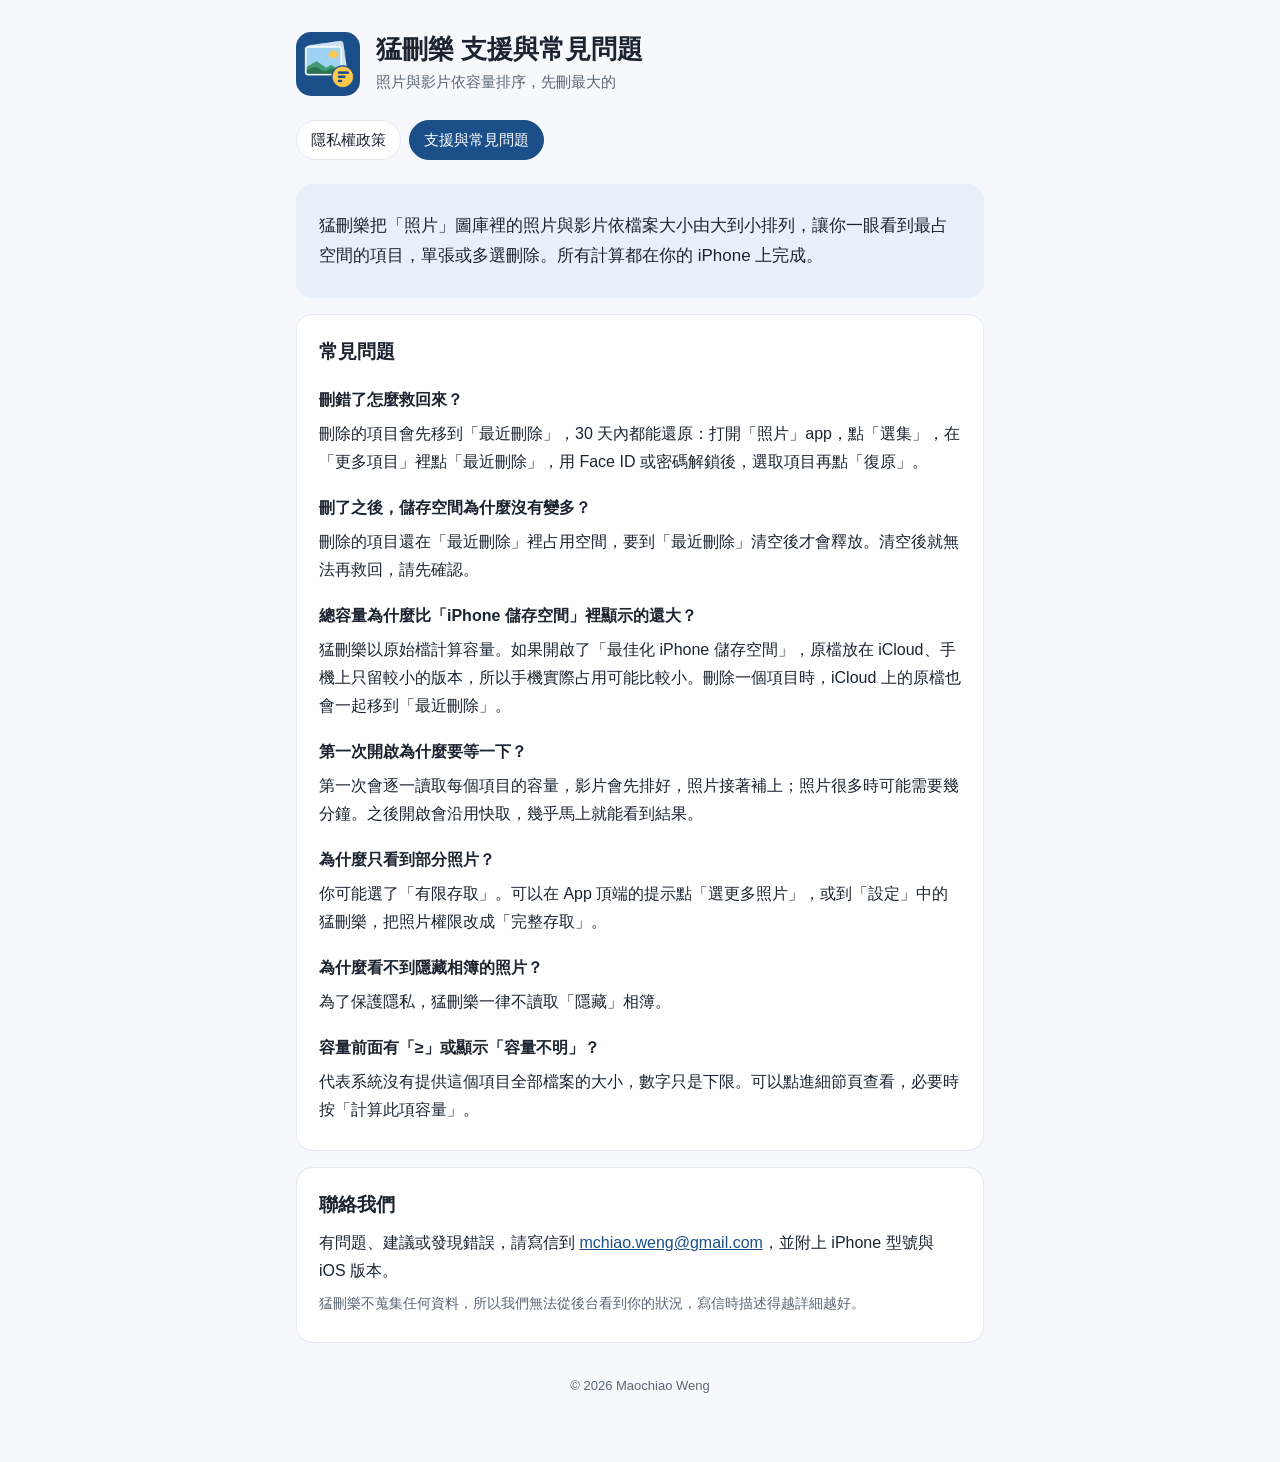
==== support.html @ 4bf45d1b "猛刪樂隱私權政策與支援頁 Co-Authored-By: Claude Opus 5.5 <noreply@anthropic.com>" ====
<!doctype html>
<html lang="zh-Hant">
<head>
<meta charset="utf-8">
<meta name="viewport" content="width=device-width, initial-scale=1">
<title>猛刪樂 支援與常見問題</title>
<meta name="description" content="猛刪樂的使用說明、常見問題與聯絡方式。">
<link rel="icon" href="icon-192.png">
<link rel="stylesheet" href="style.css">
</head>
<body>
<main>
  <header>
    <img src="icon-192.png" alt="猛刪樂圖示">
    <div>
      <h1>猛刪樂 支援與常見問題</h1>
      <p>照片與影片依容量排序，先刪最大的</p>
    </div>
  </header>
  <nav aria-label="頁面">
    <a href="privacy.html">隱私權政策</a>
    <a href="support.html" aria-current="page">支援與常見問題</a>
  </nav>

  <section class="summary">
    <p>猛刪樂把「照片」圖庫裡的照片與影片依檔案大小由大到小排列，讓你一眼看到最占空間的項目，單張或多選刪除。所有計算都在你的 iPhone 上完成。</p>
  </section>

  <section>
    <h2>常見問題</h2>

    <h3>刪錯了怎麼救回來？</h3>
    <p>刪除的項目會先移到「最近刪除」，30 天內都能還原：打開「照片」app，點「選集」，在「更多項目」裡點「最近刪除」，用 Face ID 或密碼解鎖後，選取項目再點「復原」。</p>

    <h3>刪了之後，儲存空間為什麼沒有變多？</h3>
    <p>刪除的項目還在「最近刪除」裡占用空間，要到「最近刪除」清空後才會釋放。清空後就無法再救回，請先確認。</p>

    <h3>總容量為什麼比「iPhone 儲存空間」裡顯示的還大？</h3>
    <p>猛刪樂以原始檔計算容量。如果開啟了「最佳化 iPhone 儲存空間」，原檔放在 iCloud、手機上只留較小的版本，所以手機實際占用可能比較小。刪除一個項目時，iCloud 上的原檔也會一起移到「最近刪除」。</p>

    <h3>第一次開啟為什麼要等一下？</h3>
    <p>第一次會逐一讀取每個項目的容量，影片會先排好，照片接著補上；照片很多時可能需要幾分鐘。之後開啟會沿用快取，幾乎馬上就能看到結果。</p>

    <h3>為什麼只看到部分照片？</h3>
    <p>你可能選了「有限存取」。可以在 App 頂端的提示點「選更多照片」，或到「設定」中的猛刪樂，把照片權限改成「完整存取」。</p>

    <h3>為什麼看不到隱藏相簿的照片？</h3>
    <p>為了保護隱私，猛刪樂一律不讀取「隱藏」相簿。</p>

    <h3>容量前面有「≥」或顯示「容量不明」？</h3>
    <p>代表系統沒有提供這個項目全部檔案的大小，數字只是下限。可以點進細節頁查看，必要時按「計算此項容量」。</p>
  </section>

  <section>
    <h2>聯絡我們</h2>
    <p>有問題、建議或發現錯誤，請寫信到 <a href="mailto:mchiao.weng@gmail.com">mchiao.weng@gmail.com</a>，並附上 iPhone 型號與 iOS 版本。</p>
    <p class="muted">猛刪樂不蒐集任何資料，所以我們無法從後台看到你的狀況，寫信時描述得越詳細越好。</p>
  </section>

  <footer>© 2026 Maochiao Weng</footer>
</main>
</body>
</html>
---- style.css ----
:root {
  --bg: #f6f8fb;
  --card: #ffffff;
  --text: #1b2430;
  --muted: #5b6676;
  --line: #e3e8ef;
  --accent: #1b4f8a;
  --accent-soft: #e8f0fa;
  --warn-soft: #fff6e0;
}
@media (prefers-color-scheme: dark) {
  :root {
    --bg: #11161d;
    --card: #19212b;
    --text: #e8edf3;
    --muted: #a3afbe;
    --line: #2a3542;
    --accent: #7fb3ef;
    --accent-soft: #1d2c3e;
    --warn-soft: #2e2714;
  }
}
* { box-sizing: border-box; }
body {
  margin: 0;
  background: var(--bg);
  color: var(--text);
  font-family: -apple-system, BlinkMacSystemFont, "PingFang TC", "Noto Sans TC", "Microsoft JhengHei", sans-serif;
  line-height: 1.75;
  font-size: 16px;
}
main { max-width: 720px; margin: 0 auto; padding: 32px 16px 64px; }
header { display: flex; align-items: center; gap: 16px; margin-bottom: 24px; }
header img { width: 64px; height: 64px; border-radius: 15px; flex: none; }
header h1 { margin: 0; font-size: 26px; line-height: 1.3; }
header p { margin: 2px 0 0; color: var(--muted); font-size: 15px; }
nav { display: flex; gap: 8px; flex-wrap: wrap; margin-bottom: 24px; }
nav a {
  padding: 6px 14px; border-radius: 999px; text-decoration: none;
  background: var(--card); border: 1px solid var(--line); color: var(--text); font-size: 15px;
}
nav a[aria-current="page"] { background: var(--accent); border-color: var(--accent); color: #fff; }
section { background: var(--card); border: 1px solid var(--line); border-radius: 16px; padding: 20px 22px; margin-bottom: 16px; }
h2 { font-size: 19px; margin: 0 0 8px; }
h3 { font-size: 16px; margin: 18px 0 4px; }
p, li { margin: 6px 0; }
ul { padding-left: 1.3em; }
a { color: var(--accent); }
.summary { background: var(--accent-soft); border-color: transparent; font-size: 17px; }
.note { background: var(--warn-soft); border-color: transparent; }
.muted { color: var(--muted); font-size: 14px; }
footer { color: var(--muted); font-size: 13px; text-align: center; margin-top: 32px; }
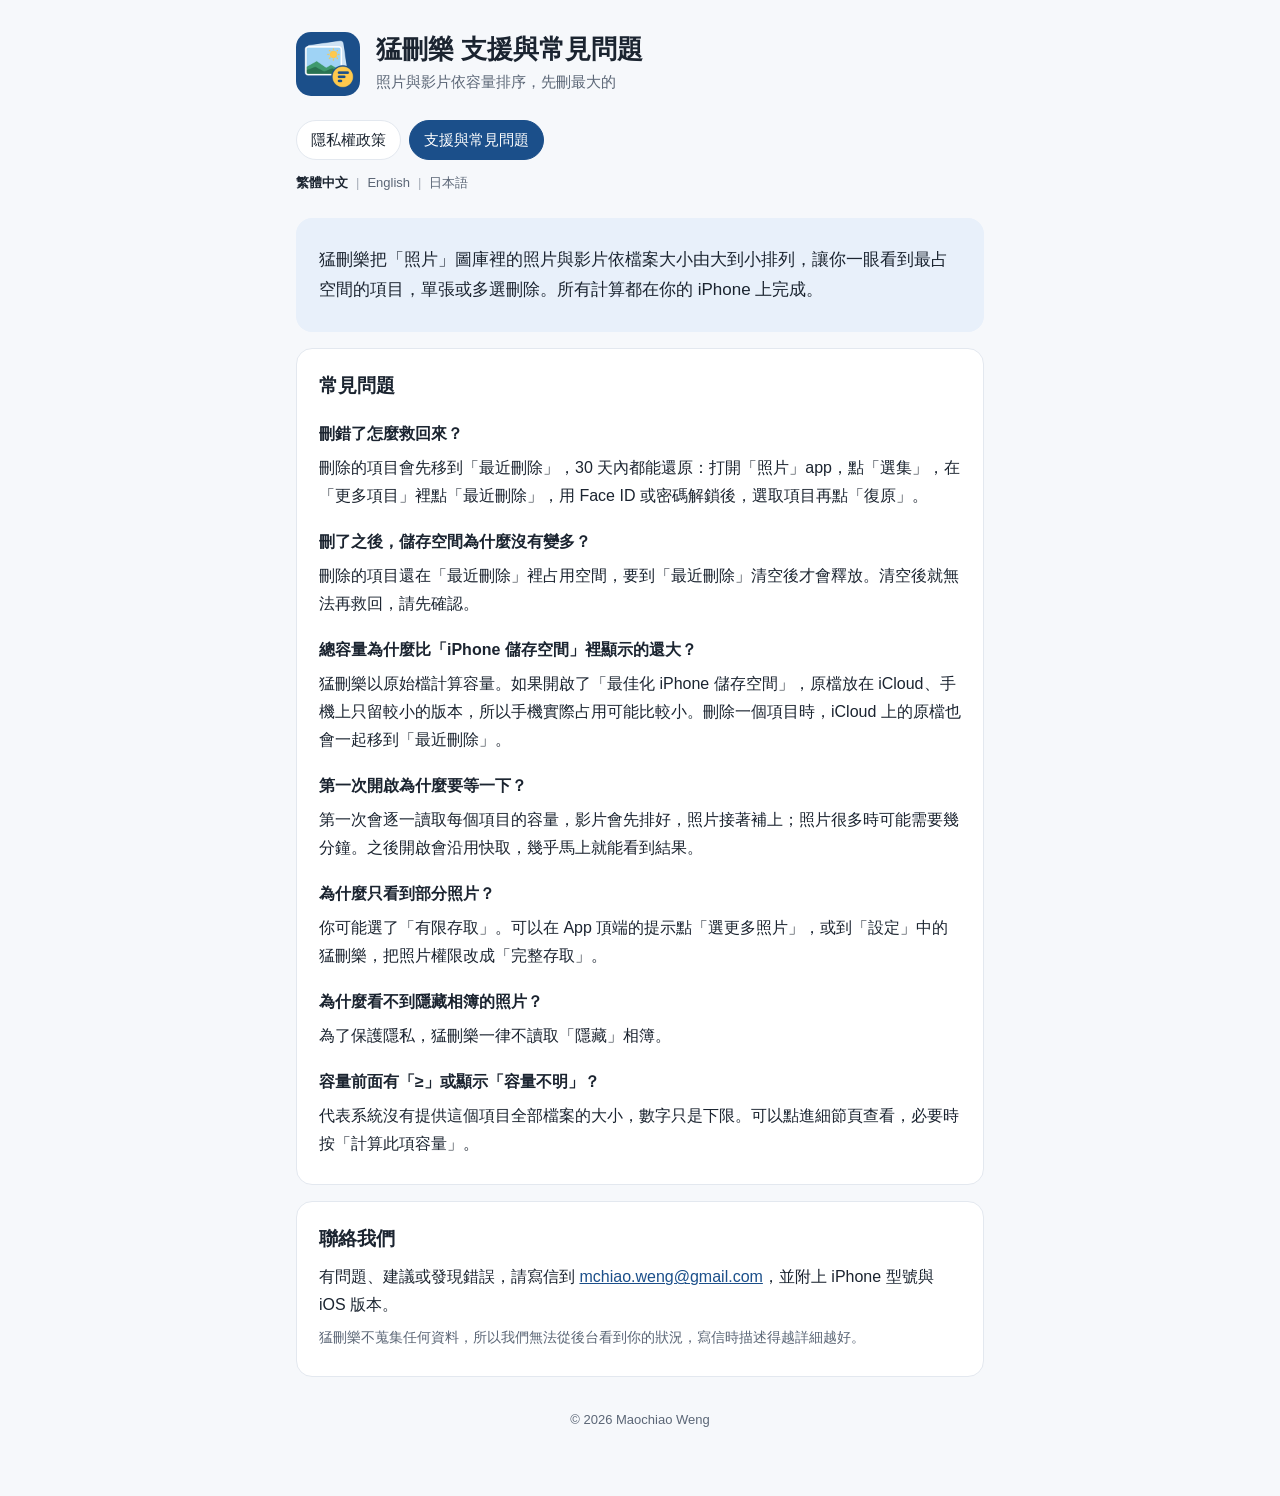
==== commit ff991b68: "加英文、日文隱私權政策與支援頁，各頁加語言切換 Co-Authored-By: Claude Opus 5.5 <noreply@anthropic.com>" ====
--- a/support.html
+++ b/support.html
@@ -20,6 +20,9 @@
   <nav aria-label="頁面">
     <a href="privacy.html">隱私權政策</a>
     <a href="support.html" aria-current="page">支援與常見問題</a>
+  </nav>
+  <nav class="lang" aria-label="語言">
+    <a href="support.html" hreflang="zh-Hant" lang="zh-Hant" aria-current="true">繁體中文</a><span class="sep" aria-hidden="true">|</span><a href="support-en.html" hreflang="en" lang="en">English</a><span class="sep" aria-hidden="true">|</span><a href="support-ja.html" hreflang="ja" lang="ja">日本語</a>
   </nav>
 
   <section class="summary">
--- a/style.css
+++ b/style.css
@@ -40,6 +40,14 @@
   background: var(--card); border: 1px solid var(--line); color: var(--text); font-size: 15px;
 }
 nav a[aria-current="page"] { background: var(--accent); border-color: var(--accent); color: #fff; }
+/* 語言切換列：nav 下方的小字，不換行 */
+nav.lang { gap: 0; flex-wrap: nowrap; align-items: center; white-space: nowrap; margin: -12px 0 24px; font-size: 13px; line-height: 1.4; color: var(--muted); }
+nav.lang a { padding: 2px 0; border: 0; border-radius: 0; background: none; color: var(--muted); font-size: 13px; text-decoration: none; }
+nav.lang a:hover { text-decoration: underline; }
+nav.lang a[aria-current="true"] { color: var(--text); font-weight: 600; }
+nav.lang .sep { margin: 0 8px; opacity: .5; }
+/* 日文頁用日文字型，避免漢字套用中文字形 */
+html:lang(ja) body { font-family: -apple-system, BlinkMacSystemFont, "Hiragino Sans", "Hiragino Kaku Gothic ProN", "Noto Sans JP", "Yu Gothic", Meiryo, sans-serif; }
 section { background: var(--card); border: 1px solid var(--line); border-radius: 16px; padding: 20px 22px; margin-bottom: 16px; }
 h2 { font-size: 19px; margin: 0 0 8px; }
 h3 { font-size: 16px; margin: 18px 0 4px; }
